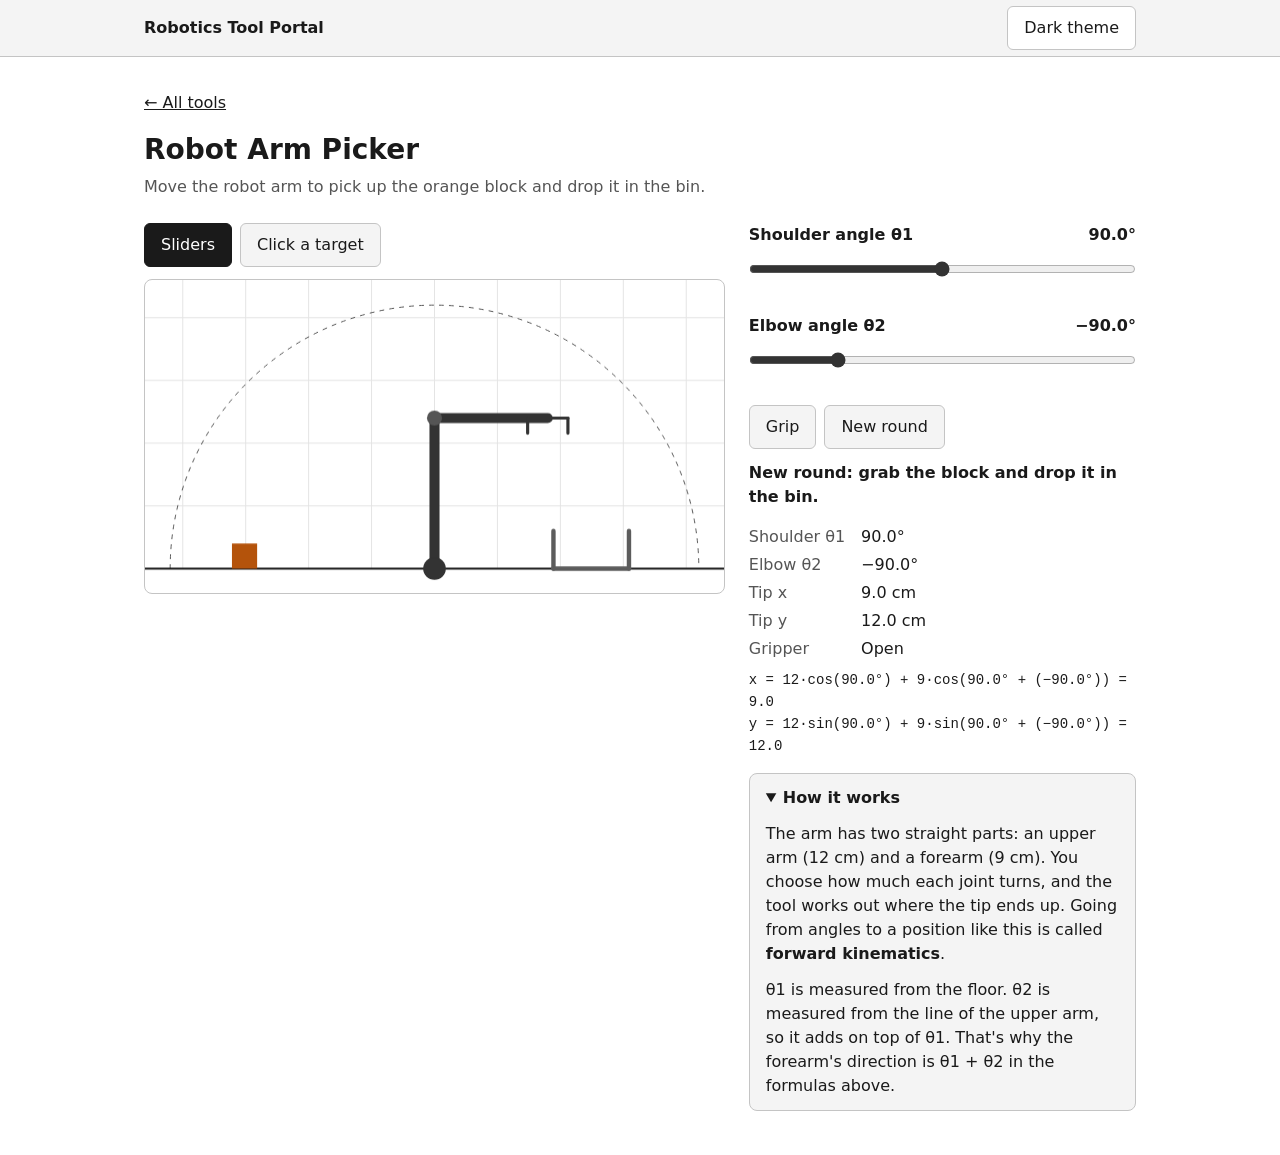
==== tools/arm-picker/index.html @ e106ce07 "Add Robot Arm Picker tool, replacing the Tool 1 placeholder A 2D two-joint arm that picks up a block" ====
<!doctype html>
<html lang="en">
<head>
  <meta charset="utf-8">
  <meta name="viewport" content="width=device-width, initial-scale=1">
  <title>Robot Arm Picker — Robotics Tool Portal</title>
  <link rel="stylesheet" href="../../css/style.css">
  <link rel="stylesheet" href="arm.css">
  <script src="../../js/theme.js"></script>
  <script src="arm.js" defer></script>
</head>
<body>
  <header class="site-header">
    <div class="container">
      <a class="site-title" href="../../index.html">Robotics Tool Portal</a>
      <button id="theme-toggle" class="theme-toggle" type="button" aria-pressed="false">Dark theme</button>
    </div>
  </header>

  <main class="container">
    <a class="back-link" href="../../index.html">← All tools</a>
    <h1>Robot Arm Picker</h1>
    <p class="intro">Move the robot arm to pick up the orange block and drop it in the bin.</p>

    <div class="arm-layout">
      <div class="arm-stage">
        <div class="mode-switch" role="group" aria-label="Control mode">
          <button type="button" class="btn" data-mode="sliders" aria-pressed="true">Sliders</button>
          <button type="button" class="btn" data-mode="target" aria-pressed="false">Click a target</button>
        </div>
        <canvas id="arm-canvas" role="img" aria-label="Side view of the robot arm, the block and the bin"></canvas>
      </div>

      <div class="arm-panel">
        <div id="slider-controls">
          <div class="slider">
            <label for="theta1">Shoulder angle θ1 <output id="theta1-value" for="theta1">90°</output></label>
            <input id="theta1" type="range" min="0" max="180" step="1" value="90">
          </div>
          <div class="slider">
            <label for="theta2">Elbow angle θ2 <output id="theta2-value" for="theta2">−90°</output></label>
            <input id="theta2" type="range" min="-160" max="160" step="1" value="-90">
          </div>
        </div>
        <p id="target-hint" class="hint" hidden>Tap or click inside the picture. The arm works out its own angles and moves its tip there.</p>

        <div class="actions">
          <button type="button" class="btn" id="grip">Grip</button>
          <button type="button" class="btn" id="new-round">New round</button>
        </div>

        <p id="status" class="status" aria-live="polite"></p>
        <p id="floor-warning" class="status warn" hidden></p>

        <dl class="readout">
          <dt>Shoulder θ1</dt><dd id="out-theta1"></dd>
          <dt>Elbow θ2</dt><dd id="out-theta2"></dd>
          <dt>Tip x</dt><dd id="out-x"></dd>
          <dt>Tip y</dt><dd id="out-y"></dd>
          <dt>Gripper</dt><dd id="out-grip"></dd>
        </dl>
        <p class="formula"><code id="formula-x"></code><br><code id="formula-y"></code></p>

        <details class="how-it-works" open>
          <summary>How it works</summary>
          <div data-for="sliders">
            <p>The arm has two straight parts: an upper arm (12&nbsp;cm) and a forearm (9&nbsp;cm). You choose how much each joint turns, and the tool works out where the tip ends up. Going from angles to a position like this is called <strong>forward kinematics</strong>.</p>
            <p>θ1 is measured from the floor. θ2 is measured from the line of the upper arm, so it adds on top of θ1. That's why the forearm's direction is θ1&nbsp;+&nbsp;θ2 in the formulas above.</p>
          </div>
          <div data-for="target" hidden>
            <p>Here you do the reverse: you pick where the tip should go, and the tool works out the joint angles. Going from a position to angles is called <strong>inverse kinematics</strong>.</p>
            <p>The base, the elbow and the tip form a triangle with known side lengths. A triangle rule called the <em>law of cosines</em> gives the elbow angle, and from that the shoulder angle follows. There are usually two answers (elbow up or elbow down); the tool picks elbow up when it can.</p>
          </div>
        </details>
      </div>
    </div>
  </main>
</body>
</html>
---- css/style.css ----
/* Shared styles for every page. Neutral placeholder look; the visual
   design will be chosen later. Colors are defined once per theme. */

:root,
:root[data-theme="light"] {
  --bg: #ffffff;
  --surface: #f4f4f4;
  --text: #1a1a1a;
  --text-muted: #555555;
  --border: #c4c4c4;
  --focus: #1a56db;
  /* Drawing colors for tools */
  --arm: #333333;
  --block: #b4530b;
  --bin: #5c5c5c;
  --grid: #e4e4e4;
  --warn: #b00020;
  --ok: #1b6e2a;
}

:root[data-theme="dark"] {
  --bg: #121212;
  --surface: #1f1f1f;
  --text: #ededed;
  --text-muted: #b3b3b3;
  --border: #4a4a4a;
  --focus: #8ab4f8;
  --arm: #d6d6d6;
  --block: #f0a35e;
  --bin: #a8a8a8;
  --grid: #2a2a2a;
  --warn: #ff8a94;
  --ok: #7bd88f;
}

*,
*::before,
*::after {
  box-sizing: border-box;
}

body {
  margin: 0;
  background: var(--bg);
  color: var(--text);
  font-family: system-ui, -apple-system, "Segoe UI", Roboto, sans-serif;
  font-size: 1rem;
  line-height: 1.5;
}

a {
  color: var(--text);
}

:focus-visible {
  outline: 3px solid var(--focus);
  outline-offset: 2px;
}

/* Centered content column with a 16px gutter on small screens. */
.container {
  max-width: 64rem;
  margin: 0 auto;
  padding-left: 16px;
  padding-right: 16px;
}

/* Header shared by every page */
.site-header {
  border-bottom: 1px solid var(--border);
  background: var(--surface);
}

.site-header .container {
  display: flex;
  align-items: center;
  justify-content: space-between;
  gap: 1rem;
  min-height: 3.5rem;
}

.site-title {
  font-weight: 700;
  text-decoration: none;
}

.theme-toggle {
  min-height: 44px;
  padding: 0 1rem;
  border: 1px solid var(--border);
  border-radius: 6px;
  background: var(--bg);
  color: var(--text);
  font: inherit;
  cursor: pointer;
}

main {
  padding: 1.5rem 0 3rem;
}

h1 {
  margin: 0 0 0.5rem;
  font-size: 1.75rem;
  line-height: 1.2;
}

.intro {
  margin: 0 0 1.5rem;
  color: var(--text-muted);
}

/* Tool card grid: 1 column on phones, more as space allows. */
.tool-grid {
  display: grid;
  grid-template-columns: repeat(auto-fill, minmax(16rem, 1fr));
  gap: 1rem;
  margin: 0;
  padding: 0;
  list-style: none;
}

.tool-card {
  display: block;
  height: 100%;
  padding: 1rem;
  border: 1px solid var(--border);
  border-radius: 8px;
  background: var(--surface);
  text-decoration: none;
}

.tool-card:hover {
  border-color: var(--text-muted);
}

.tool-card h2 {
  margin: 0 0 0.25rem;
  font-size: 1.125rem;
}

.tool-card p {
  margin: 0;
  color: var(--text-muted);
}

/* "← All tools" link on tool pages */
.back-link {
  display: inline-flex;
  align-items: center;
  min-height: 44px;
  margin-bottom: 0.5rem;
}
---- tools/arm-picker/arm.css ----
/* Layout for the Robot Arm Picker. Colors come from css/style.css. */

.arm-layout {
  display: grid;
  gap: 1.5rem;
}

@media (min-width: 48rem) {
  .arm-layout {
    grid-template-columns: 3fr 2fr;
    align-items: start;
  }
}

.btn {
  min-height: 44px;
  padding: 0 1rem;
  border: 1px solid var(--border);
  border-radius: 6px;
  background: var(--surface);
  color: var(--text);
  font: inherit;
  cursor: pointer;
}

.btn[aria-pressed="true"] {
  background: var(--text);
  border-color: var(--text);
  color: var(--bg);
}

.mode-switch {
  display: flex;
  gap: 0.5rem;
  margin-bottom: 0.75rem;
}

#arm-canvas {
  display: block;
  width: 100%;
  aspect-ratio: 46 / 25;
  border: 1px solid var(--border);
  border-radius: 8px;
  background: var(--bg);
}

#arm-canvas.clickable {
  cursor: crosshair;
}

.slider {
  margin-bottom: 1rem;
}

.slider label {
  display: flex;
  justify-content: space-between;
  gap: 1rem;
  font-weight: 600;
}

.slider input {
  width: 100%;
  min-height: 44px;
  margin: 0;
  accent-color: var(--arm);
}

.hint {
  margin: 0 0 1rem;
  color: var(--text-muted);
}

.actions {
  display: flex;
  flex-wrap: wrap;
  gap: 0.5rem;
}

.status {
  min-height: 1.5em;
  margin: 0.75rem 0 0;
  font-weight: 600;
}

.status.ok {
  color: var(--ok);
}

.status.warn {
  color: var(--warn);
}

.readout {
  display: grid;
  grid-template-columns: auto 1fr;
  gap: 0.25rem 1rem;
  margin: 1rem 0 0.5rem;
}

.readout dt {
  color: var(--text-muted);
}

.readout dd {
  margin: 0;
  font-variant-numeric: tabular-nums;
}

.formula {
  margin: 0 0 1rem;
  font-size: 0.875rem;
  overflow-wrap: anywhere;
}

.how-it-works {
  padding: 0.75rem 1rem;
  border: 1px solid var(--border);
  border-radius: 8px;
  background: var(--surface);
}

.how-it-works summary {
  font-weight: 600;
  cursor: pointer;
}

.how-it-works p {
  margin: 0.75rem 0 0;
}
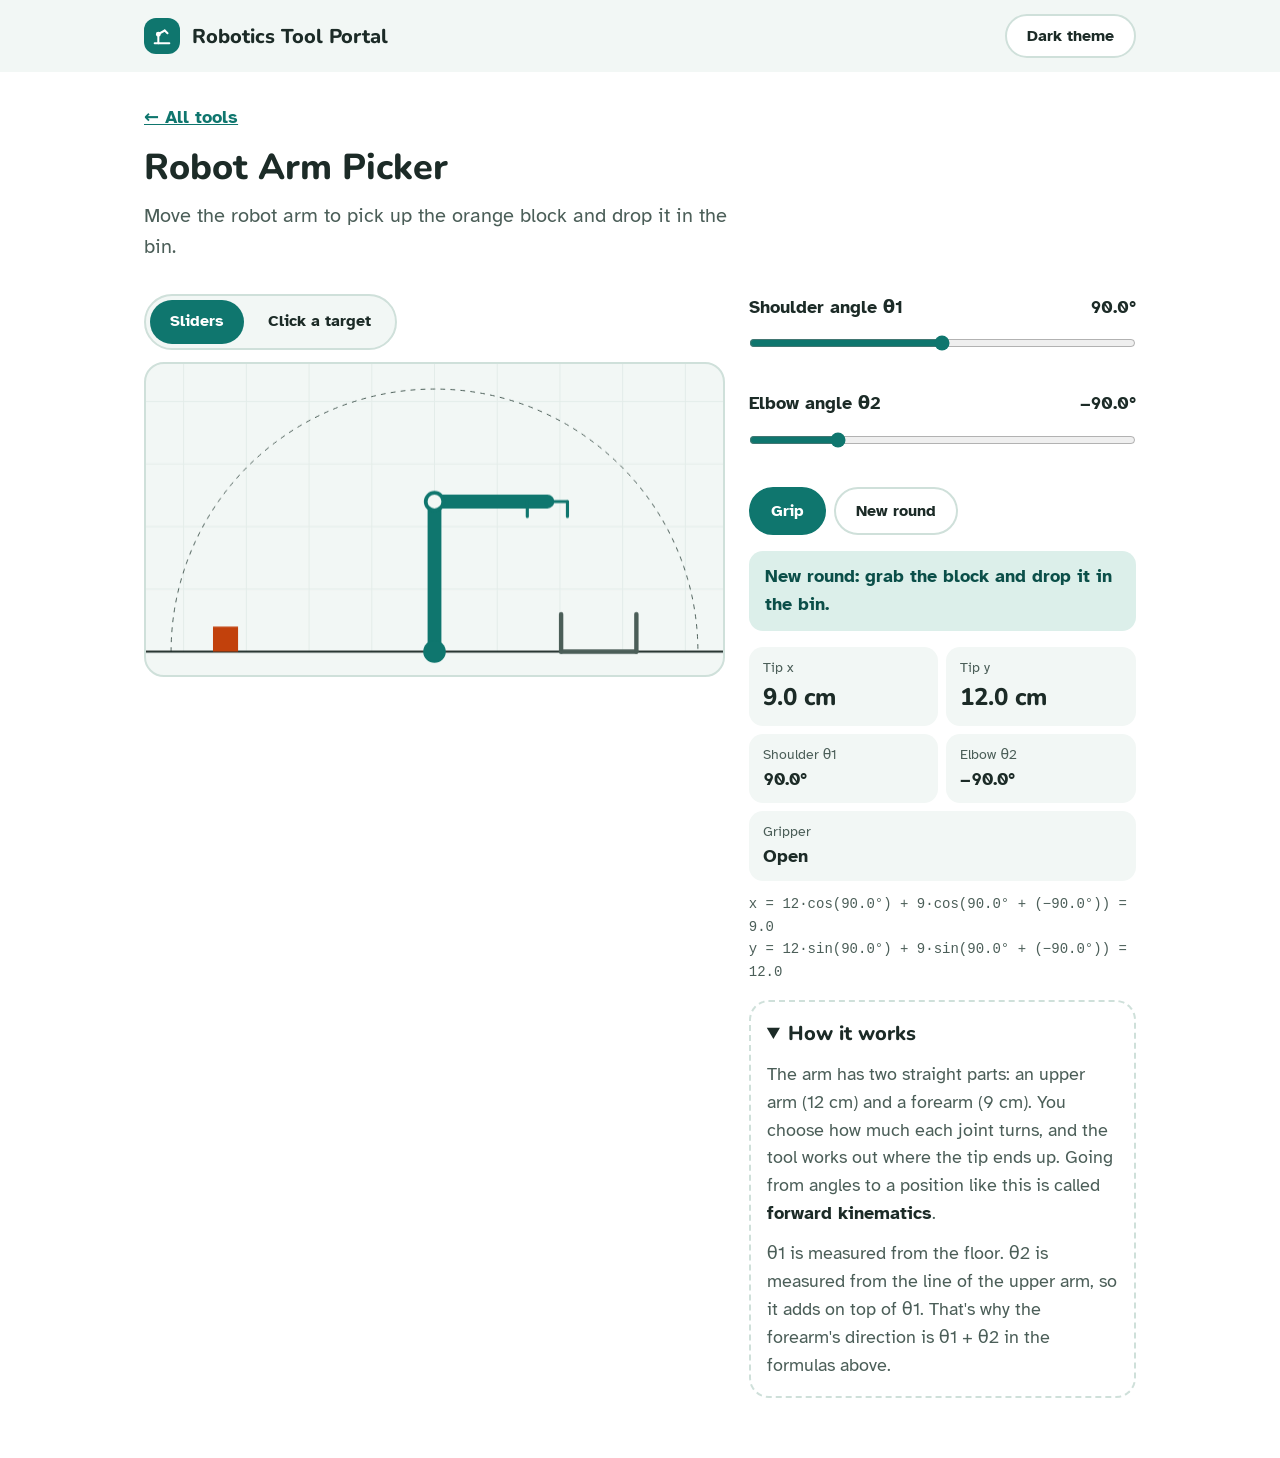
==== commit f6077cab: "Apply the Classroom visual design Nunito headings, Atkinson Hyperlegible body text and Source Code P" ====
--- a/tools/arm-picker/index.html
+++ b/tools/arm-picker/index.html
@@ -4,6 +4,9 @@
   <meta charset="utf-8">
   <meta name="viewport" content="width=device-width, initial-scale=1">
   <title>Robot Arm Picker — Robotics Tool Portal</title>
+  <link rel="preconnect" href="https://fonts.googleapis.com">
+  <link rel="preconnect" href="https://fonts.gstatic.com" crossorigin>
+  <link rel="stylesheet" href="https://fonts.googleapis.com/css2?family=Atkinson+Hyperlegible:wght@400;700&family=Nunito:wght@700;800&family=Source+Code+Pro:wght@400;500&display=swap">
   <link rel="stylesheet" href="../../css/style.css">
   <link rel="stylesheet" href="arm.css">
   <script src="../../js/theme.js"></script>
@@ -12,7 +15,12 @@
 <body>
   <header class="site-header">
     <div class="container">
-      <a class="site-title" href="../../index.html">Robotics Tool Portal</a>
+      <a class="site-title" href="../../index.html">
+        <span class="logo" aria-hidden="true">
+          <svg width="22" height="22" viewBox="0 0 24 24" fill="none" stroke="currentColor" stroke-width="2.2" stroke-linecap="round" stroke-linejoin="round"><path d="M4 20h16"/><path d="M8 20V10l7-4"/><circle cx="8" cy="10" r="1.6"/><path d="M15 6l3 3"/></svg>
+        </span>
+        Robotics Tool Portal
+      </a>
       <button id="theme-toggle" class="theme-toggle" type="button" aria-pressed="false">Dark theme</button>
     </div>
   </header>
@@ -25,8 +33,8 @@
     <div class="arm-layout">
       <div class="arm-stage">
         <div class="mode-switch" role="group" aria-label="Control mode">
-          <button type="button" class="btn" data-mode="sliders" aria-pressed="true">Sliders</button>
-          <button type="button" class="btn" data-mode="target" aria-pressed="false">Click a target</button>
+          <button type="button" data-mode="sliders" aria-pressed="true">Sliders</button>
+          <button type="button" data-mode="target" aria-pressed="false">Click a target</button>
         </div>
         <canvas id="arm-canvas" role="img" aria-label="Side view of the robot arm, the block and the bin"></canvas>
       </div>
@@ -45,7 +53,7 @@
         <p id="target-hint" class="hint" hidden>Tap or click inside the picture. The arm works out its own angles and moves its tip there.</p>
 
         <div class="actions">
-          <button type="button" class="btn" id="grip">Grip</button>
+          <button type="button" class="btn btn-primary" id="grip">Grip</button>
           <button type="button" class="btn" id="new-round">New round</button>
         </div>
 
@@ -53,11 +61,11 @@
         <p id="floor-warning" class="status warn" hidden></p>
 
         <dl class="readout">
-          <dt>Shoulder θ1</dt><dd id="out-theta1"></dd>
-          <dt>Elbow θ2</dt><dd id="out-theta2"></dd>
-          <dt>Tip x</dt><dd id="out-x"></dd>
-          <dt>Tip y</dt><dd id="out-y"></dd>
-          <dt>Gripper</dt><dd id="out-grip"></dd>
+          <div class="tile big"><dt>Tip x</dt><dd id="out-x"></dd></div>
+          <div class="tile big"><dt>Tip y</dt><dd id="out-y"></dd></div>
+          <div class="tile"><dt>Shoulder θ1</dt><dd id="out-theta1"></dd></div>
+          <div class="tile"><dt>Elbow θ2</dt><dd id="out-theta2"></dd></div>
+          <div class="tile wide"><dt>Gripper</dt><dd id="out-grip"></dd></div>
         </dl>
         <p class="formula"><code id="formula-x"></code><br><code id="formula-y"></code></p>
 
--- a/css/style.css
+++ b/css/style.css
@@ -1,36 +1,47 @@
-/* Shared styles for every page. Neutral placeholder look; the visual
-   design will be chosen later. Colors are defined once per theme. */
+/* Shared styles for every page — "Classroom" design: rounded shapes,
+   teal accent, Nunito headings and Atkinson Hyperlegible body text.
+   Colors are defined once per theme. */
 
 :root,
 :root[data-theme="light"] {
   --bg: #ffffff;
-  --surface: #f4f4f4;
-  --text: #1a1a1a;
-  --text-muted: #555555;
-  --border: #c4c4c4;
-  --focus: #1a56db;
+  --surface: #f2f7f5;
+  --text: #1c2b27;
+  --text-muted: #4b5e58;
+  --border: #cfe0da;
+  --accent: #0f766e;
+  --on-accent: #ffffff;
+  --chip: #dcefea;
+  --chip-text: #0b4f49;
+  --focus: #0f766e;
   /* Drawing colors for tools */
-  --arm: #333333;
-  --block: #b4530b;
-  --bin: #5c5c5c;
-  --grid: #e4e4e4;
-  --warn: #b00020;
-  --ok: #1b6e2a;
+  --arm: #0f766e;
+  --block: #c2410c;
+  --bin: #4b5e58;
+  --grid: #e3ece9;
+  --warn: #b42318;
+  --warn-bg: #fdecea;
+  --ok: #0b4f49;
 }
 
 :root[data-theme="dark"] {
-  --bg: #121212;
-  --surface: #1f1f1f;
-  --text: #ededed;
-  --text-muted: #b3b3b3;
-  --border: #4a4a4a;
-  --focus: #8ab4f8;
-  --arm: #d6d6d6;
-  --block: #f0a35e;
-  --bin: #a8a8a8;
-  --grid: #2a2a2a;
-  --warn: #ff8a94;
-  --ok: #7bd88f;
+  --bg: #101917;
+  --surface: #18241f;
+  --text: #e8f1ee;
+  --text-muted: #a8bdb6;
+  --border: #2c3f38;
+  --accent: #5eead4;
+  --on-accent: #0b1f1b;
+  --chip: #1f3a33;
+  --chip-text: #a7f3e4;
+  --focus: #5eead4;
+  --arm: #5eead4;
+  --block: #fdba74;
+  --bin: #a8bdb6;
+  --grid: #1e2d28;
+  --warn: #ff9b8f;
+  --warn-bg: #3a1f1c;
+  --ok: #a7f3e4;
 }
 
 *,
@@ -43,9 +54,16 @@
   margin: 0;
   background: var(--bg);
   color: var(--text);
-  font-family: system-ui, -apple-system, "Segoe UI", Roboto, sans-serif;
-  font-size: 1rem;
-  line-height: 1.5;
+  font-family: "Atkinson Hyperlegible", system-ui, -apple-system, "Segoe UI", Roboto, sans-serif;
+  font-size: 1.125rem;
+  line-height: 1.55;
+}
+
+h1,
+h2,
+.site-title {
+  font-family: "Nunito", system-ui, -apple-system, "Segoe UI", Roboto, sans-serif;
+  font-weight: 800;
 }
 
 a {
@@ -67,81 +85,159 @@
 
 /* Header shared by every page */
 .site-header {
-  border-bottom: 1px solid var(--border);
   background: var(--surface);
 }
 
 .site-header .container {
   display: flex;
+  flex-wrap: wrap;
   align-items: center;
   justify-content: space-between;
-  gap: 1rem;
-  min-height: 3.5rem;
+  gap: 0.75rem;
+  min-height: 4.5rem;
 }
 
 .site-title {
-  font-weight: 700;
+  display: flex;
+  align-items: center;
+  gap: 0.75rem;
+  min-height: 44px;
+  font-size: 1.25rem;
   text-decoration: none;
 }
 
+.logo {
+  display: inline-flex;
+  align-items: center;
+  justify-content: center;
+  width: 36px;
+  height: 36px;
+  border-radius: 12px;
+  background: var(--accent);
+  color: var(--on-accent);
+}
+
+/* Pill-shaped button, shared by the theme toggle and tool controls */
+.btn,
 .theme-toggle {
   min-height: 44px;
-  padding: 0 1rem;
-  border: 1px solid var(--border);
-  border-radius: 6px;
+  padding: 0 1.25rem;
+  border: 2px solid var(--border);
+  border-radius: 999px;
   background: var(--bg);
   color: var(--text);
   font: inherit;
+  font-size: 1rem;
+  font-weight: 700;
   cursor: pointer;
 }
 
+.btn-primary {
+  border-color: var(--accent);
+  background: var(--accent);
+  color: var(--on-accent);
+}
+
 main {
-  padding: 1.5rem 0 3rem;
+  padding: 3rem 0 4rem;
 }
 
 h1 {
-  margin: 0 0 0.5rem;
-  font-size: 1.75rem;
-  line-height: 1.2;
+  margin: 0 0 0.75rem;
+  font-size: 2.25rem;
+  line-height: 1.1;
 }
 
 .intro {
-  margin: 0 0 1.5rem;
+  max-width: 38rem;
+  margin: 0 0 2rem;
+  font-size: 1.25rem;
   color: var(--text-muted);
 }
 
 /* Tool card grid: 1 column on phones, more as space allows. */
 .tool-grid {
   display: grid;
-  grid-template-columns: repeat(auto-fill, minmax(16rem, 1fr));
-  gap: 1rem;
+  grid-template-columns: repeat(auto-fill, minmax(min(100%, 20rem), 1fr));
+  gap: 1.25rem;
   margin: 0;
   padding: 0;
   list-style: none;
 }
 
 .tool-card {
-  display: block;
+  display: flex;
+  flex-direction: column;
+  gap: 1rem;
   height: 100%;
   padding: 1rem;
-  border: 1px solid var(--border);
-  border-radius: 8px;
+  border: 2px solid var(--border);
+  border-radius: 20px;
   background: var(--surface);
   text-decoration: none;
 }
 
 .tool-card:hover {
-  border-color: var(--text-muted);
+  border-color: var(--accent);
+}
+
+.card-art {
+  display: block;
+  width: 100%;
+  height: auto;
+  border-radius: 14px;
+  background: var(--bg);
+}
+
+.card-art .art-arm { stroke: var(--arm); }
+.card-art .art-joint { fill: var(--bg); stroke: var(--arm); }
+.card-art .art-base { fill: var(--arm); }
+.card-art .art-line { stroke: var(--text-muted); }
+.card-art .art-block { fill: var(--block); }
+
+.card-body {
+  display: flex;
+  flex-direction: column;
+  gap: 0.5rem;
+  padding: 0 0.25rem 0.25rem;
 }
 
 .tool-card h2 {
-  margin: 0 0 0.25rem;
-  font-size: 1.125rem;
+  margin: 0;
+  font-size: 1.5rem;
 }
 
 .tool-card p {
   margin: 0;
   color: var(--text-muted);
+}
+
+.chips {
+  display: flex;
+  flex-wrap: wrap;
+  gap: 0.375rem;
+}
+
+.chip {
+  padding: 0.125rem 0.625rem;
+  border-radius: 999px;
+  background: var(--chip);
+  color: var(--chip-text);
+  font-size: 0.875rem;
+  font-weight: 700;
+}
+
+.card-cta {
+  display: inline-flex;
+  align-self: flex-start;
+  align-items: center;
+  min-height: 44px;
+  margin-top: 0.5rem;
+  padding: 0 1.25rem;
+  border-radius: 999px;
+  background: var(--accent);
+  color: var(--on-accent);
+  font-weight: 700;
 }
 
 /* "← All tools" link on tool pages */
@@ -150,4 +246,6 @@
   align-items: center;
   min-height: 44px;
   margin-bottom: 0.5rem;
-}
+  color: var(--accent);
+  font-weight: 700;
+}
--- a/tools/arm-picker/arm.css
+++ b/tools/arm-picker/arm.css
@@ -1,4 +1,8 @@
 /* Layout for the Robot Arm Picker. Colors come from css/style.css. */
+
+main {
+  padding-top: 1.5rem;
+}
 
 .arm-layout {
   display: grid;
@@ -12,36 +16,43 @@
   }
 }
 
-.btn {
+/* Segmented pill switch between the two modes */
+.mode-switch {
+  display: inline-flex;
+  flex-wrap: wrap;
+  gap: 4px;
+  margin-bottom: 0.75rem;
+  padding: 4px;
+  border: 2px solid var(--border);
+  border-radius: 999px;
+  background: var(--surface);
+}
+
+.mode-switch button {
   min-height: 44px;
-  padding: 0 1rem;
-  border: 1px solid var(--border);
-  border-radius: 6px;
-  background: var(--surface);
+  padding: 0 1.25rem;
+  border: 0;
+  border-radius: 999px;
+  background: transparent;
   color: var(--text);
   font: inherit;
+  font-size: 1rem;
+  font-weight: 700;
   cursor: pointer;
 }
 
-.btn[aria-pressed="true"] {
-  background: var(--text);
-  border-color: var(--text);
-  color: var(--bg);
-}
-
-.mode-switch {
-  display: flex;
-  gap: 0.5rem;
-  margin-bottom: 0.75rem;
+.mode-switch button[aria-pressed="true"] {
+  background: var(--accent);
+  color: var(--on-accent);
 }
 
 #arm-canvas {
   display: block;
   width: 100%;
   aspect-ratio: 46 / 25;
-  border: 1px solid var(--border);
-  border-radius: 8px;
-  background: var(--bg);
+  border: 2px solid var(--border);
+  border-radius: 20px;
+  background: var(--surface);
 }
 
 #arm-canvas.clickable {
@@ -56,14 +67,14 @@
   display: flex;
   justify-content: space-between;
   gap: 1rem;
-  font-weight: 600;
+  font-weight: 700;
 }
 
 .slider input {
   width: 100%;
   min-height: 44px;
   margin: 0;
-  accent-color: var(--arm);
+  accent-color: var(--accent);
 }
 
 .hint {
@@ -77,10 +88,22 @@
   gap: 0.5rem;
 }
 
+.actions .btn {
+  min-height: 48px;
+}
+
+/* Status messages: a tinted box, hidden while empty */
 .status {
-  min-height: 1.5em;
-  margin: 0.75rem 0 0;
-  font-weight: 600;
+  margin: 1rem 0 0;
+  padding: 0.75rem 1rem;
+  border-radius: 14px;
+  background: var(--chip);
+  color: var(--chip-text);
+  font-weight: 700;
+}
+
+.status:empty {
+  display: none;
 }
 
 .status.ok {
@@ -88,43 +111,71 @@
 }
 
 .status.warn {
+  background: var(--warn-bg);
   color: var(--warn);
 }
 
+/* Readout tiles */
 .readout {
   display: grid;
-  grid-template-columns: auto 1fr;
-  gap: 0.25rem 1rem;
-  margin: 1rem 0 0.5rem;
+  grid-template-columns: repeat(2, minmax(0, 1fr));
+  gap: 0.5rem;
+  margin: 1rem 0 0.75rem;
 }
 
-.readout dt {
+.tile {
+  padding: 0.625rem 0.875rem;
+  border-radius: 14px;
+  background: var(--surface);
+}
+
+.tile.wide {
+  grid-column: 1 / -1;
+}
+
+.tile dt {
+  font-size: 0.875rem;
   color: var(--text-muted);
 }
 
-.readout dd {
+.tile dd {
   margin: 0;
+  font-weight: 700;
   font-variant-numeric: tabular-nums;
+}
+
+.tile.big dd {
+  font-family: "Nunito", system-ui, sans-serif;
+  font-size: 1.5rem;
+  font-weight: 800;
 }
 
 .formula {
   margin: 0 0 1rem;
+  font-family: "Source Code Pro", ui-monospace, monospace;
   font-size: 0.875rem;
+  color: var(--text-muted);
   overflow-wrap: anywhere;
 }
 
 .how-it-works {
-  padding: 0.75rem 1rem;
-  border: 1px solid var(--border);
-  border-radius: 8px;
-  background: var(--surface);
+  padding: 1rem;
+  border: 2px dashed var(--border);
+  border-radius: 20px;
 }
 
 .how-it-works summary {
-  font-weight: 600;
+  font-family: "Nunito", system-ui, sans-serif;
+  font-size: 1.25rem;
+  font-weight: 800;
   cursor: pointer;
 }
 
 .how-it-works p {
   margin: 0.75rem 0 0;
+  color: var(--text-muted);
 }
+
+.how-it-works strong {
+  color: var(--text);
+}
